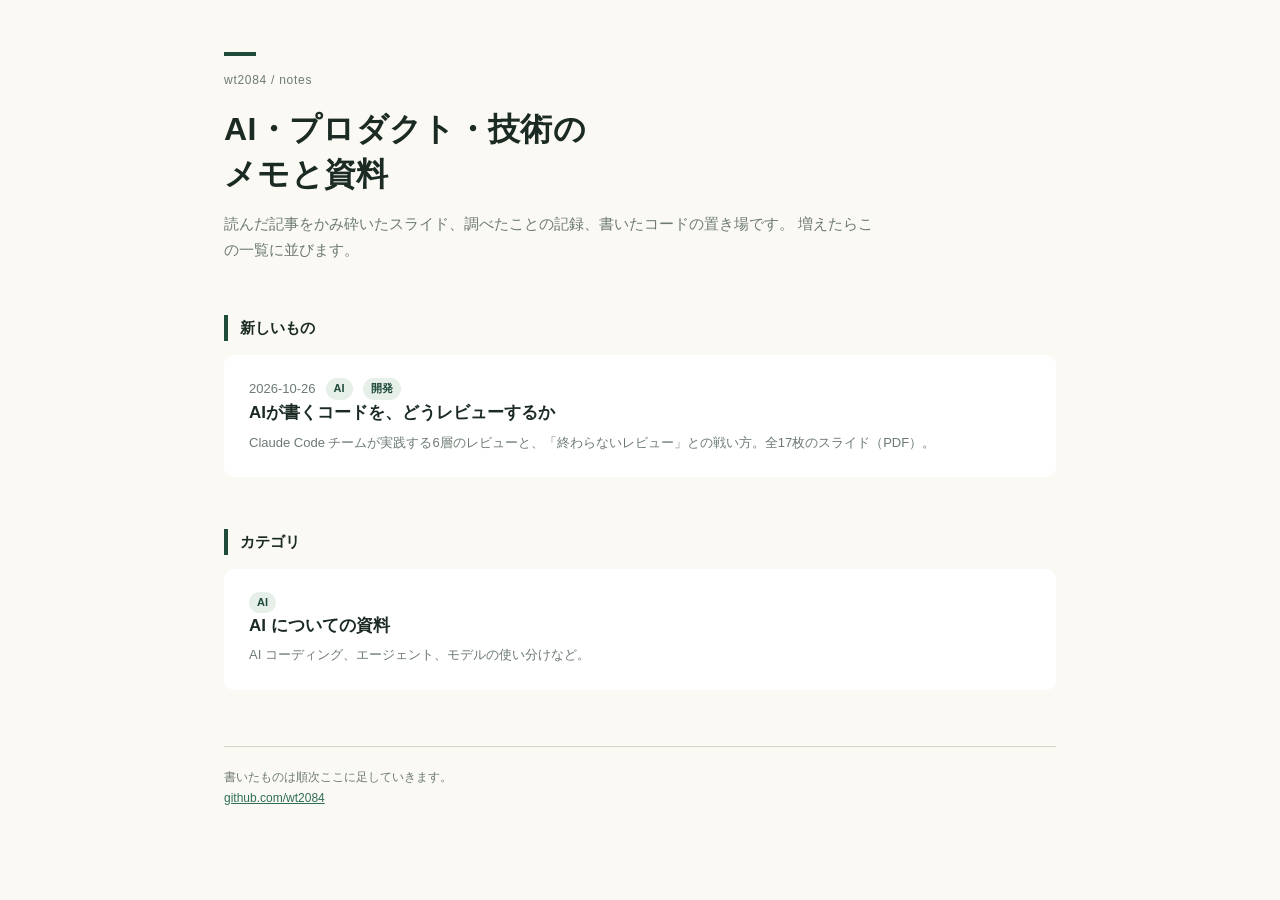
==== index.html @ 4d9fa49a "公開: サイトの雛形とAIコードレビューの資料(全17枚)" ====
<!DOCTYPE html>
<html lang="ja">
<head>
<meta charset="utf-8">
<meta name="viewport" content="width=device-width, initial-scale=1">
<title>wt2084 — AI・プロダクト・技術のメモ</title>
<meta name="description" content="AI・プロダクトマネジメント・ソフトウェア技術について調べたこと、まとめたスライド、書いたコードの記録。">
<link rel="stylesheet" href="/assets/site.css">

<meta property="og:type" content="website">
<meta property="og:site_name" content="wt2084">
<meta property="og:title" content="wt2084 — AI・プロダクト・技術のメモ">
<meta property="og:description" content="AI・プロダクトマネジメント・技術について調べたこと、まとめたスライド、書いたコードの記録。">
<meta property="og:url" content="https://wt2084.github.io/">
<meta property="og:image" content="https://wt2084.github.io/ogp.png">
<meta name="twitter:card" content="summary_large_image">
<meta name="twitter:title" content="wt2084 — AI・プロダクト・技術のメモ">
<meta name="twitter:description" content="AI・プロダクトマネジメント・技術について調べたこと、まとめたスライド、書いたコードの記録。">
<meta name="twitter:image" content="https://wt2084.github.io/ogp.png">
</head>
<body>
<div class="wrap">

  <div class="bar"></div>
  <p class="kicker">wt2084  /  notes</p>

  <h1>AI・プロダクト・技術の<br>メモと資料</h1>

  <p class="lead">
    読んだ記事をかみ砕いたスライド、調べたことの記録、書いたコードの置き場です。
    増えたらこの一覧に並びます。
  </p>

  <h2>新しいもの</h2>
  <ul class="list">

    <li>
      <a class="item" href="/ai/code-review-2026-10/">
        <p class="meta"><span>2026-10-26</span><span class="tag">AI</span><span class="tag">開発</span></p>
        <h3>AIが書くコードを、どうレビューするか</h3>
        <p>Claude Code チームが実践する6層のレビューと、「終わらないレビュー」との戦い方。全17枚のスライド（PDF）。</p>
      </a>
    </li>

  </ul>

  <h2>カテゴリ</h2>
  <ul class="list">
    <li>
      <a class="item" href="/ai/">
        <p class="meta"><span class="tag">AI</span></p>
        <h3>AI についての資料</h3>
        <p>AI コーディング、エージェント、モデルの使い分けなど。</p>
      </a>
    </li>
  </ul>

  <footer>
    書いたものは順次ここに足していきます。<br>
    <a href="https://github.com/wt2084">github.com/wt2084</a>
  </footer>

</div>
</body>
</html>
---- assets/site.css ----
:root{
  --bg:#FBF9F4; --ink:#1B2A23; --muted:#6C7A72;
  --green:#1E4B3A; --green-mid:#2F6F55; --pale:#E6EFE8;
  --sand:#F1ECE1; --amber:#A9641F; --amber-pale:#F7EADA; --line:#D9D3C5;
}
*{box-sizing:border-box}
html{-webkit-text-size-adjust:100%}
body{
  margin:0; background:var(--bg); color:var(--ink);
  font-family:"ヒラギノ角ゴシック","Hiragino Sans","Noto Sans JP","Yu Gothic",sans-serif;
  line-height:1.75;
}
a{color:var(--green-mid)}
.wrap{max-width:880px; margin:0 auto; padding:52px 24px 88px}
.bar{width:32px;height:4px;background:var(--green);margin-bottom:14px}
.kicker{font-size:12px;color:var(--muted);letter-spacing:.06em;margin:0 0 16px;text-transform:none}
h1{font-size:32px;line-height:1.4;margin:0 0 14px;letter-spacing:.01em}
h1 a{color:inherit;text-decoration:none}
.lead{color:var(--muted);font-size:15px;margin:0 0 40px;max-width:44em}
h2{font-size:15px;margin:52px 0 14px;padding-left:12px;border-left:4px solid var(--green)}
.list{margin:0;padding:0;list-style:none}
.item{
  display:block;text-decoration:none;color:inherit;
  background:#fff;border-radius:10px;padding:22px 24px;margin-bottom:14px;
  border:1px solid transparent;transition:border-color .15s ease;
}
.item:hover{border-color:var(--green-mid)}
.meta{font-size:11.5px;color:var(--muted);margin:0 0 8px;display:flex;gap:10px;flex-wrap:wrap}
.tag{
  display:inline-block;padding:1px 8px;border-radius:999px;
  background:var(--pale);color:var(--green);font-size:11px;font-weight:600;
}
.tag.amber{background:var(--amber-pale);color:var(--amber)}
.item h3{font-size:17px;margin:0 0 6px;line-height:1.5}
.item p{margin:0;font-size:13px;color:var(--muted);line-height:1.7}
.empty{
  background:#fff;border-radius:10px;padding:26px 24px;
  color:var(--muted);font-size:13px;
}
.actions{display:flex;flex-wrap:wrap;gap:12px;margin:0 0 40px}
.btn{
  display:inline-block;padding:12px 20px;border-radius:8px;
  background:var(--green);color:#fff;text-decoration:none;font-size:14.5px;font-weight:600;
}
.btn.ghost{background:transparent;color:var(--green);border:1px solid var(--green)}
.frame{
  width:100%;height:78vh;min-height:420px;border:1px solid var(--line);
  border-radius:10px;background:#fff;
}
.shots{display:grid;grid-template-columns:1fr 1fr;gap:14px;margin-top:16px}
.shots img{width:100%;height:auto;display:block;border-radius:8px;border:1px solid var(--line)}
.note{font-size:12px;color:var(--muted);margin-top:18px}
footer{margin-top:56px;padding-top:20px;border-top:1px solid var(--line);color:var(--muted);font-size:12px}
footer a{color:var(--green-mid)}
@media (max-width:600px){
  .wrap{padding:34px 18px 64px}
  h1{font-size:23px}
  .shots{grid-template-columns:1fr}
  .frame{height:62vh}
  .item{padding:18px}
}
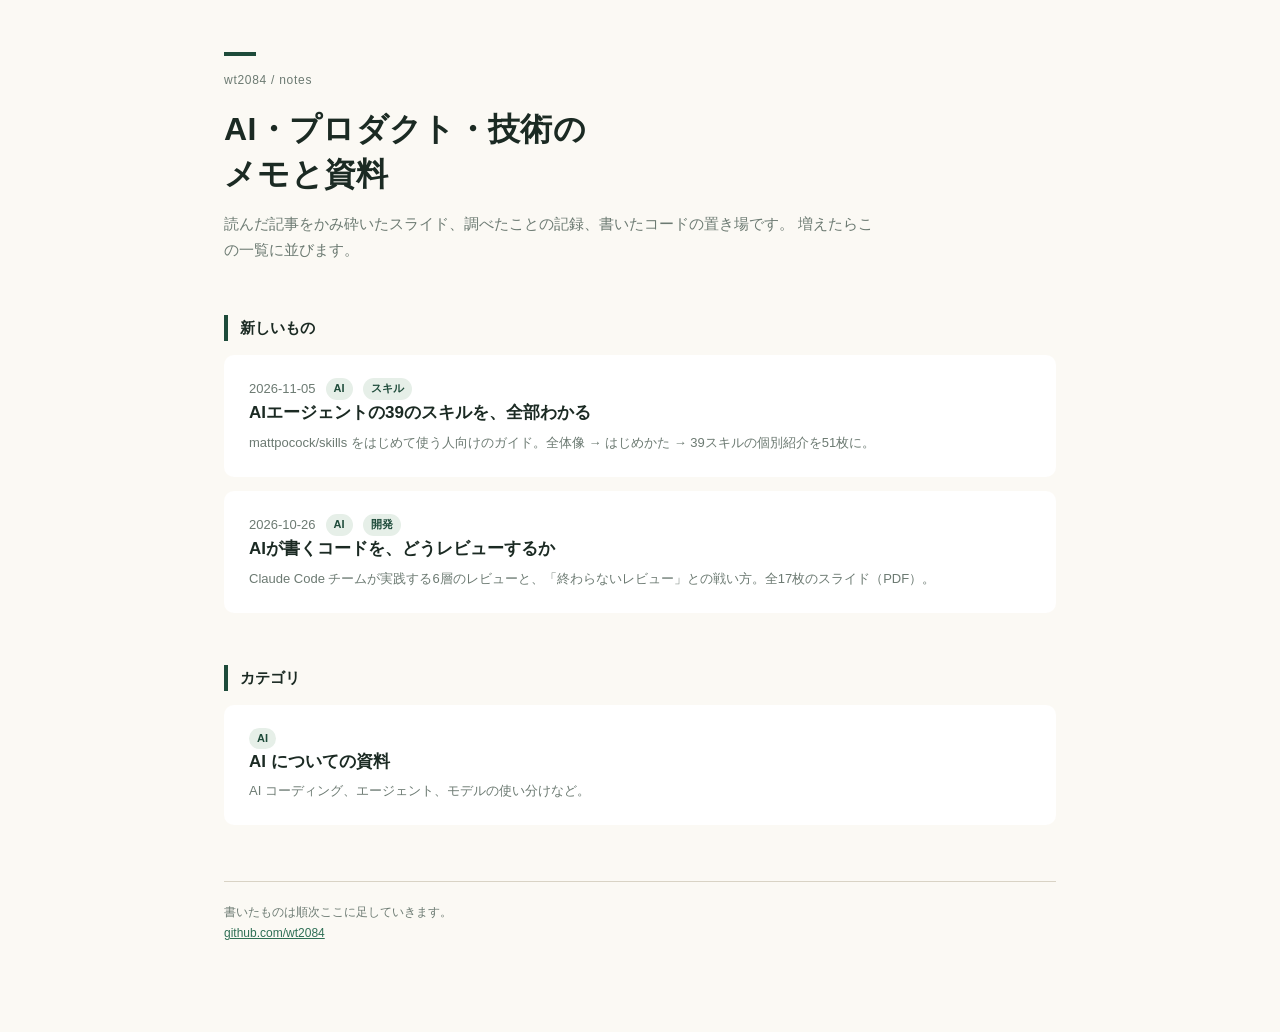
==== commit 70af8972: "追加: mattpocock/skills のガイド(全51枚)と一覧の更新" ====
--- a/index.html
+++ b/index.html
@@ -35,6 +35,14 @@
   <ul class="list">
 
     <li>
+      <a class="item" href="/ai/mattpocock-skills-2026-11/">
+        <p class="meta"><span>2026-11-05</span><span class="tag">AI</span><span class="tag">スキル</span></p>
+        <h3>AIエージェントの39のスキルを、全部わかる</h3>
+        <p>mattpocock/skills をはじめて使う人向けのガイド。全体像 → はじめかた → 39スキルの個別紹介を51枚に。</p>
+      </a>
+    </li>
+
+    <li>
       <a class="item" href="/ai/code-review-2026-10/">
         <p class="meta"><span>2026-10-26</span><span class="tag">AI</span><span class="tag">開発</span></p>
         <h3>AIが書くコードを、どうレビューするか</h3>
